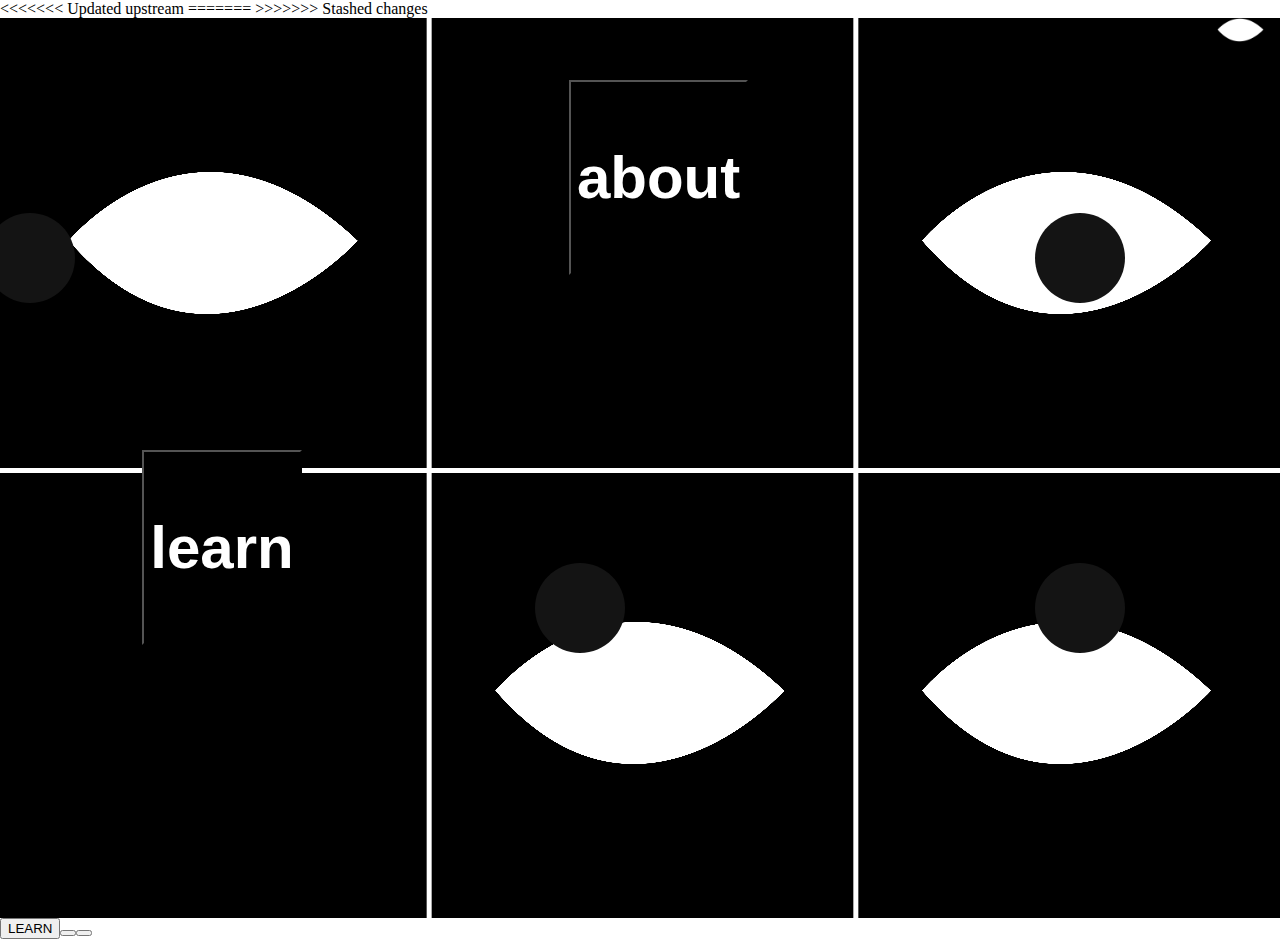
==== index.html @ d71522a2 "aggiornamenti sopia cacchettina" ====
<!DOCTYPE html>
<html lang="en">
  <head>
    <meta charset="utf-8" />
    <meta name="viewport" content="width=device-width, initial-scale=1.0" />

    <title>Sketch</title>

    <link rel="stylesheet" type="text/css" href="style.css" />

    <script src="libraries/p5.min.js"></script>
    <script src="libraries/p5.sound.min.js"></script>
  </head>

  <body>
    <nav class="navbar">
      <div class="icon-container">
        <a><img src="assets\occhietto.png" alt="" /></a>
      </div>
    </nav>
    <button id="button2" onclick="location.href='discover1.html'">
      <a><img src="assets\pulsante1.png" alt="" /></a>
    </button>
    <button id="learn" onclick="location.href='learn.html'">
      <div>
        <p>learn</p>
      </div>
    </button>

    <button id="about" onclick="location.href='about.html'">
      <div>
        <p>about</p>
      </div>
    </button>

    <script src="sketch.js"></script>
<<<<<<< Updated upstream
    <script src="webgazer.js" type="text/javascript"></script>
    <script src="eyetracking.js" type="text/javascript"></script>
    <!-- <div id="occhio1">
      <img
        src="./assets/occhietto.png"
        width="300px"
        height="150px"
        alt="MENU"
      />
    </div> -->
=======
>>>>>>> Stashed changes
  </body>
</html>
---- style.css ----
html,
body {
  margin: 0;
  padding: 0;
}

canvas {
  display: block;
}

/* button {
  background-color: yellow;
  border: none;
  position: absolute;
  transform: translate(-50%, -50%);
  top: 50%;
  left: 50%;
  padding: 20px 50px;
  font-size: 30px;
  border-radius: 50px;
  font-family: Arial, Helvetica, sans-serif;
} */

#button1 {
  background-color: black;
  outline: none;
  cursor: context-menu;
  text-align: center;
  position: absolute;
  text-decoration: none;
  font: bold 12px Arial, Helvetica, sans-serif;

  /* padding: 10px 20px; */
}

#button1:hover {
  opacity: 40%;
}

#button2 {
  background-color: black;
  outline: none;
  cursor: context-menu;
  text-align: center;
  position: absolute;
  text-decoration: none;
  font: bold 12px Arial, Helvetica, sans-serif;

  /* padding: 10px 20px; */
}

#button2:hover {
  opacity: 40%;
}

#learn {
  color: white;
  background-color: black;
  outline: none;
  cursor: context-menu;
  text-align: center;

  text-decoration: none;
  font: bold 60px Arial, Helvetica, sans-serif;

  /* padding: 10px 20px; */
}
#learn:hover {
  font-style: italic;
}

#about {
  color: white;
  background-color: black;
  outline: none;
  cursor: context-menu;
  text-align: center;

  text-decoration: none;
  font: bold 60px Arial, Helvetica, sans-serif;

  /* padding: 10px 20px; */
}
#about:hover {
  font-style: italic;
}

.navbar {
  display: flex;
  min-height: 64px;
  width: 100%;
  position: fixed;
  z-index: 3;
}

.icon-container {
  padding-right: 16px;
  margin-left: auto;
  min-width: 24px;
  display: flex;
  align-items: center;
  z-index: 2;
}

.icon-container img {
  height: 24px;
}

.occhio1 img {
  position: fixed;
  z-index: 0;
}
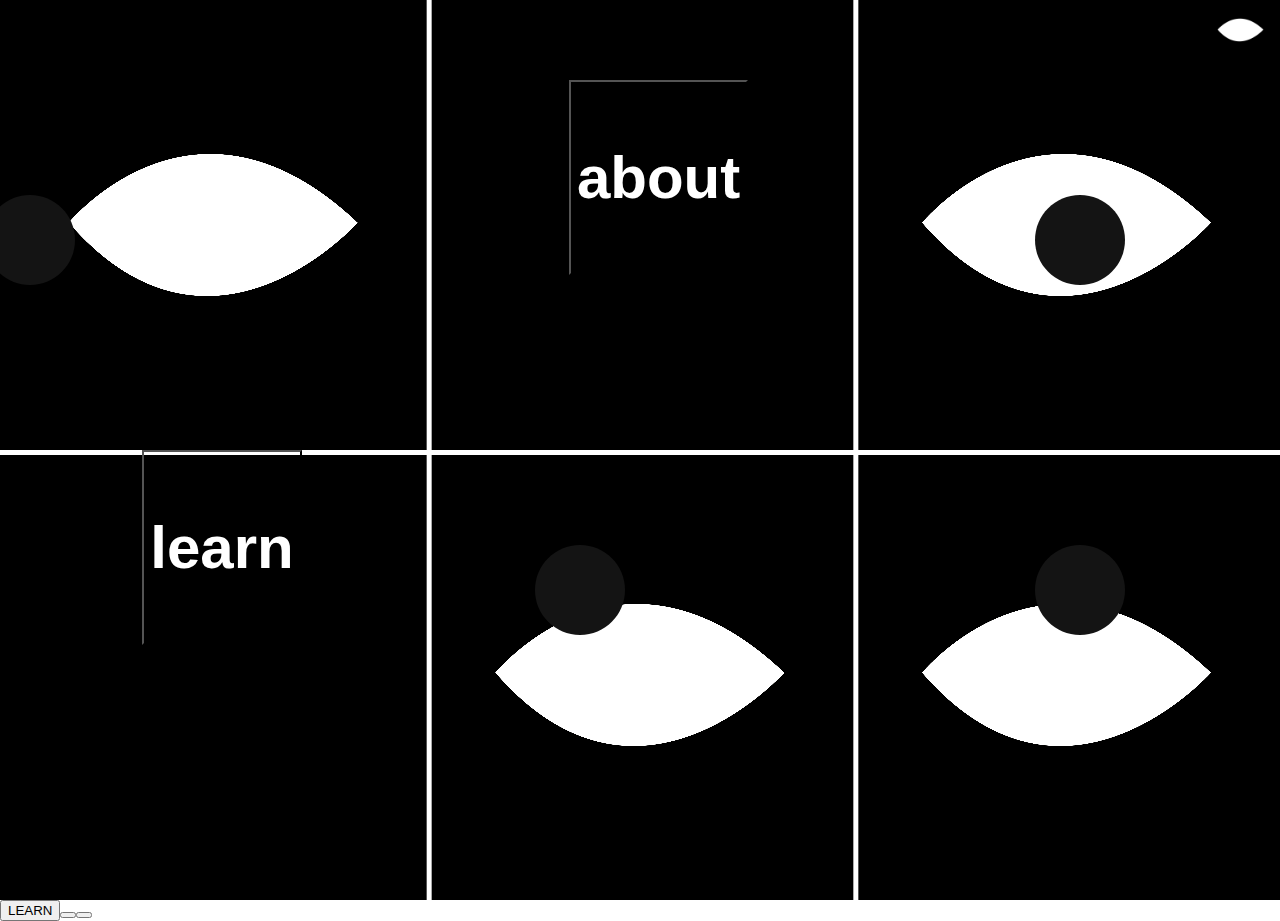
==== commit 0da8dc61: "aggiornamenti 25 gennaio" ====
--- a/index.html
+++ b/index.html
@@ -23,29 +23,18 @@
     </button>
     <button id="learn" onclick="location.href='learn.html'">
       <div>
-        <p>learn</p>
+        <p class="nuovofont">learn</p>
       </div>
     </button>
 
     <button id="about" onclick="location.href='about.html'">
       <div>
-        <p>about</p>
+        <p class="nuovofont">about</p>
       </div>
     </button>
 
     <script src="sketch.js"></script>
-<<<<<<< Updated upstream
-    <script src="webgazer.js" type="text/javascript"></script>
-    <script src="eyetracking.js" type="text/javascript"></script>
-    <!-- <div id="occhio1">
-      <img
-        src="./assets/occhietto.png"
-        width="300px"
-        height="150px"
-        alt="MENU"
-      />
-    </div> -->
-=======
->>>>>>> Stashed changes
+    <!-- <script src="webgazer.js" type="text/javascript"></script>
+    <script src="eyetracking.js" type="text/javascript"></script> -->
   </body>
 </html>
--- a/style.css
+++ b/style.css
@@ -22,8 +22,8 @@
 } */
 
 #button1 {
-  background-color: black;
-  outline: none;
+  background: none;
+  border: none;
   cursor: context-menu;
   text-align: center;
   position: absolute;
@@ -38,7 +38,7 @@
 }
 
 #button2 {
-  background-color: black;
+  background: none;
   outline: none;
   cursor: context-menu;
   text-align: center;
@@ -55,11 +55,10 @@
 
 #learn {
   color: white;
-  background-color: black;
+  background: none;
   outline: none;
   cursor: context-menu;
   text-align: center;
-
   text-decoration: none;
   font: bold 60px Arial, Helvetica, sans-serif;
 
@@ -71,7 +70,7 @@
 
 #about {
   color: white;
-  background-color: black;
+  background: none;
   outline: none;
   cursor: context-menu;
   text-align: center;
@@ -110,3 +109,12 @@
   position: fixed;
   z-index: 0;
 }
+
+/* @font-face {
+  font-family: monospace;
+  src: url(font\helvetica.otf);
+}
+
+.nuovofont {
+  font-family: monospace;
+} */
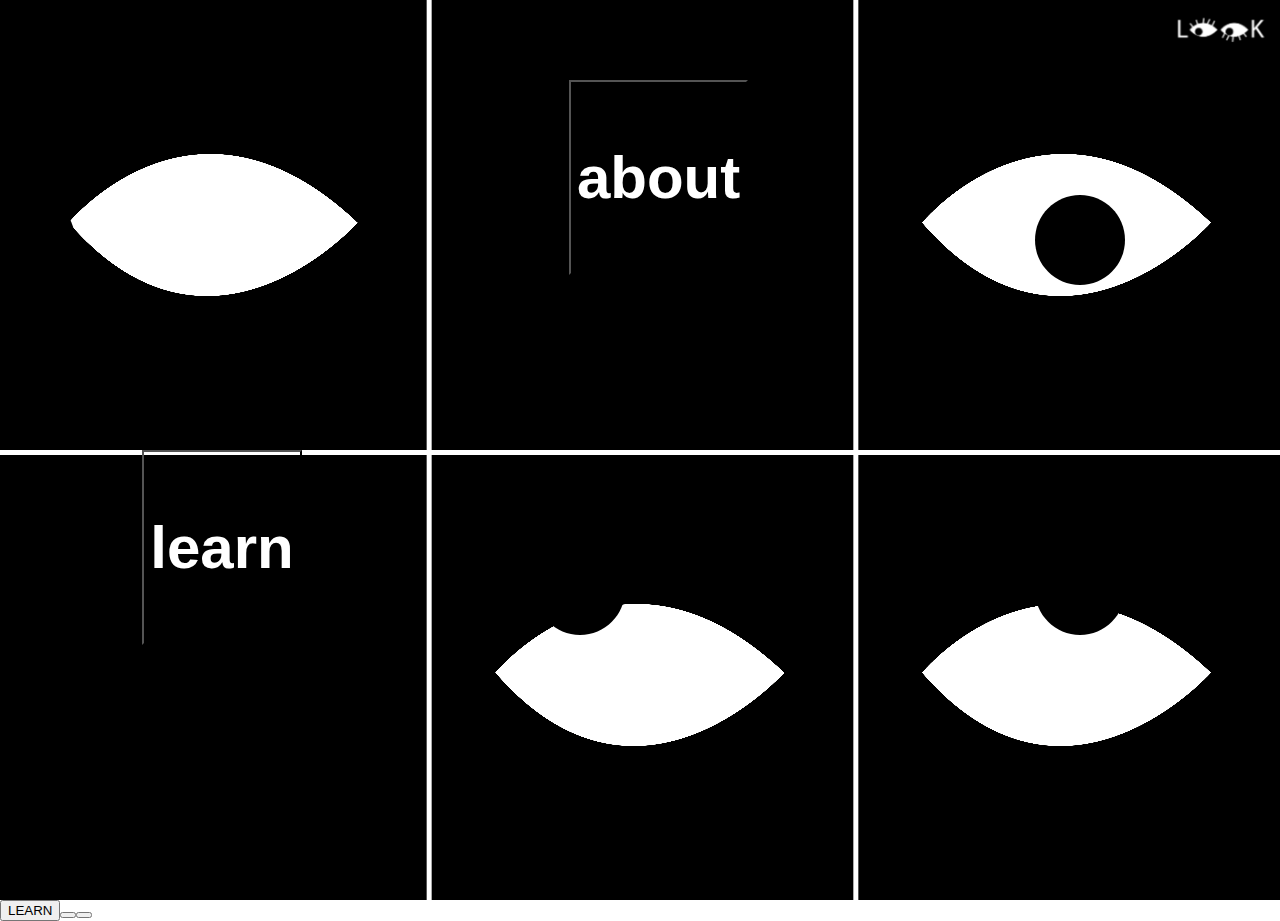
==== commit b2f06fc2: "logo" ====
--- a/index.html
+++ b/index.html
@@ -15,7 +15,7 @@
   <body>
     <nav class="navbar">
       <div class="icon-container">
-        <a><img src="assets\occhietto.png" alt="" /></a>
+        <a><img src="assets\logoo.png" alt="" /></a>
       </div>
     </nav>
     <button id="button2" onclick="location.href='discover1.html'">
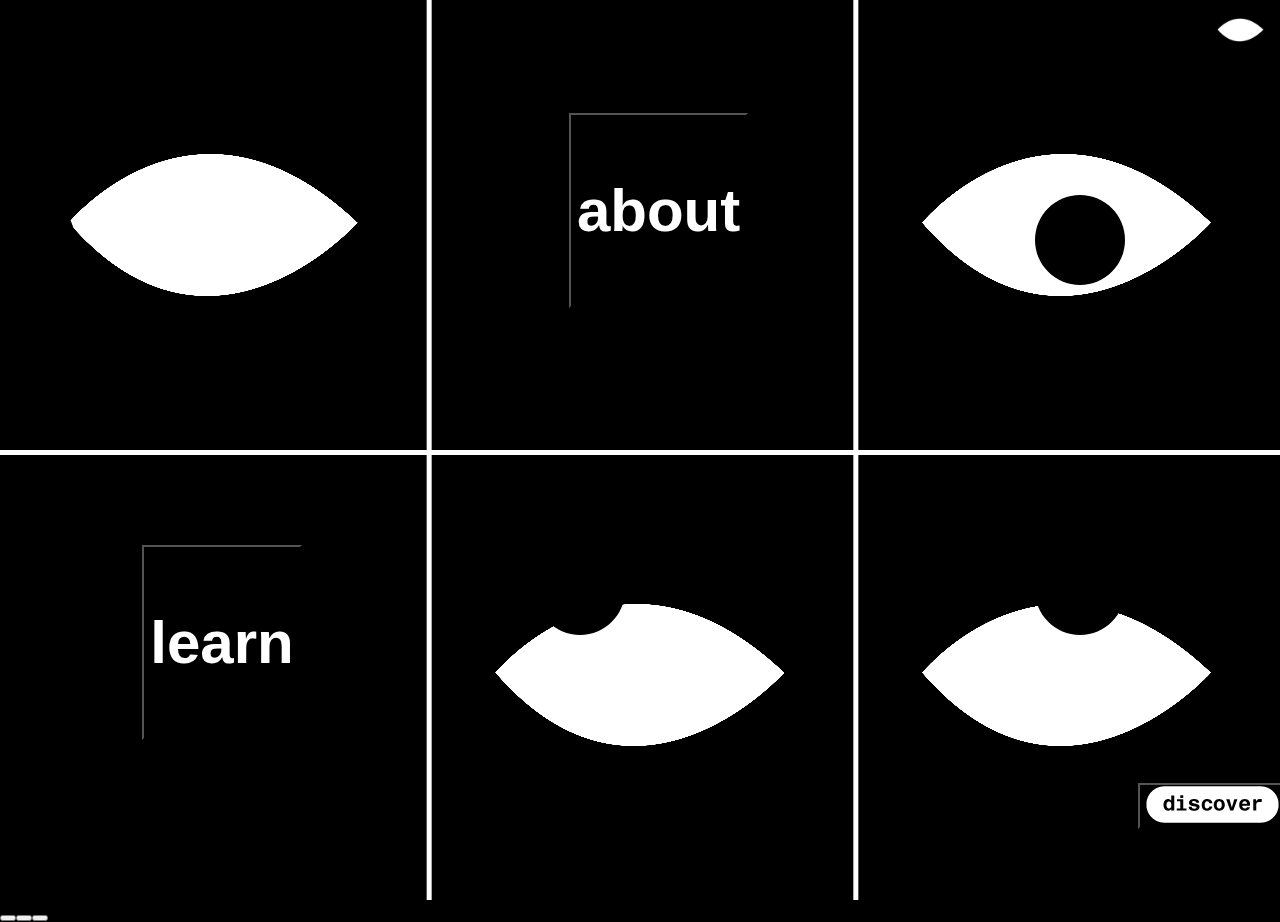
==== commit 2dddfb3c: "cachhetteabouttino" ====
--- a/index.html
+++ b/index.html
@@ -15,7 +15,7 @@
   <body>
     <nav class="navbar">
       <div class="icon-container">
-        <a><img src="assets\logoo.png" alt="" /></a>
+        <a><img src="assets\occhietto.png" alt="" /></a>
       </div>
     </nav>
     <button id="button2" onclick="location.href='discover1.html'">
@@ -23,18 +23,26 @@
     </button>
     <button id="learn" onclick="location.href='learn.html'">
       <div>
-        <p class="nuovofont">learn</p>
+        <p>learn</p>
       </div>
     </button>
 
     <button id="about" onclick="location.href='about.html'">
       <div>
-        <p class="nuovofont">about</p>
+        <p>about</p>
       </div>
     </button>
 
     <script src="sketch.js"></script>
     <!-- <script src="webgazer.js" type="text/javascript"></script>
     <script src="eyetracking.js" type="text/javascript"></script> -->
+    <!-- <div id="occhio1">
+      <img
+        src="./assets/occhietto.png"
+        width="300px"
+        height="150px"
+        alt="MENU"
+      />
+    </div> -->
   </body>
 </html>
--- a/style.css
+++ b/style.css
@@ -2,11 +2,13 @@
 body {
   margin: 0;
   padding: 0;
+  background-color: black;
+  background-repeat: repeat;
 }
 
-canvas {
+/* canvas {
   display: block;
-}
+} */
 
 /* button {
   background-color: yellow;
@@ -22,8 +24,8 @@
 } */
 
 #button1 {
-  background: none;
-  border: none;
+  background-color: black;
+  outline: none;
   cursor: context-menu;
   text-align: center;
   position: absolute;
@@ -38,7 +40,7 @@
 }
 
 #button2 {
-  background: none;
+  background-color: black;
   outline: none;
   cursor: context-menu;
   text-align: center;
@@ -55,10 +57,11 @@
 
 #learn {
   color: white;
-  background: none;
+  background-color: black;
   outline: none;
   cursor: context-menu;
   text-align: center;
+
   text-decoration: none;
   font: bold 60px Arial, Helvetica, sans-serif;
 
@@ -70,7 +73,7 @@
 
 #about {
   color: white;
-  background: none;
+  background-color: black;
   outline: none;
   cursor: context-menu;
   text-align: center;
@@ -110,11 +113,35 @@
   z-index: 0;
 }
 
-/* @font-face {
-  font-family: monospace;
-  src: url(font\helvetica.otf);
+#titolo {
+  position: absolute;
+  padding-top: 45px;
+  padding-left: 15%;
+  color: rgb(255, 255, 255);
+  font-family: "Courier New", Courier, monospace;
+  font-size: 40px;
+  font-weight: bold;
 }
 
-.nuovofont {
-  font-family: monospace;
+#didascalia {
+  position: absolute;
+  padding-top: 80px;
+  padding-left: 40%;
+  padding-right: 10%;
+  color: rgb(255, 255, 255);
+  font-family: "Courier New", Courier, monospace;
+}
+
+#titolo2 {
+  position: absolute;
+  padding-top: 200px;
+  padding-left: 20%;
+  color: rgb(255, 255, 255);
+  font-family: "Courier New", Courier, monospace;
+  font-size: 28px;
+  line-height: 50%;
+}
+/* 
+#concept {
+  line-height: 80%;
 } */
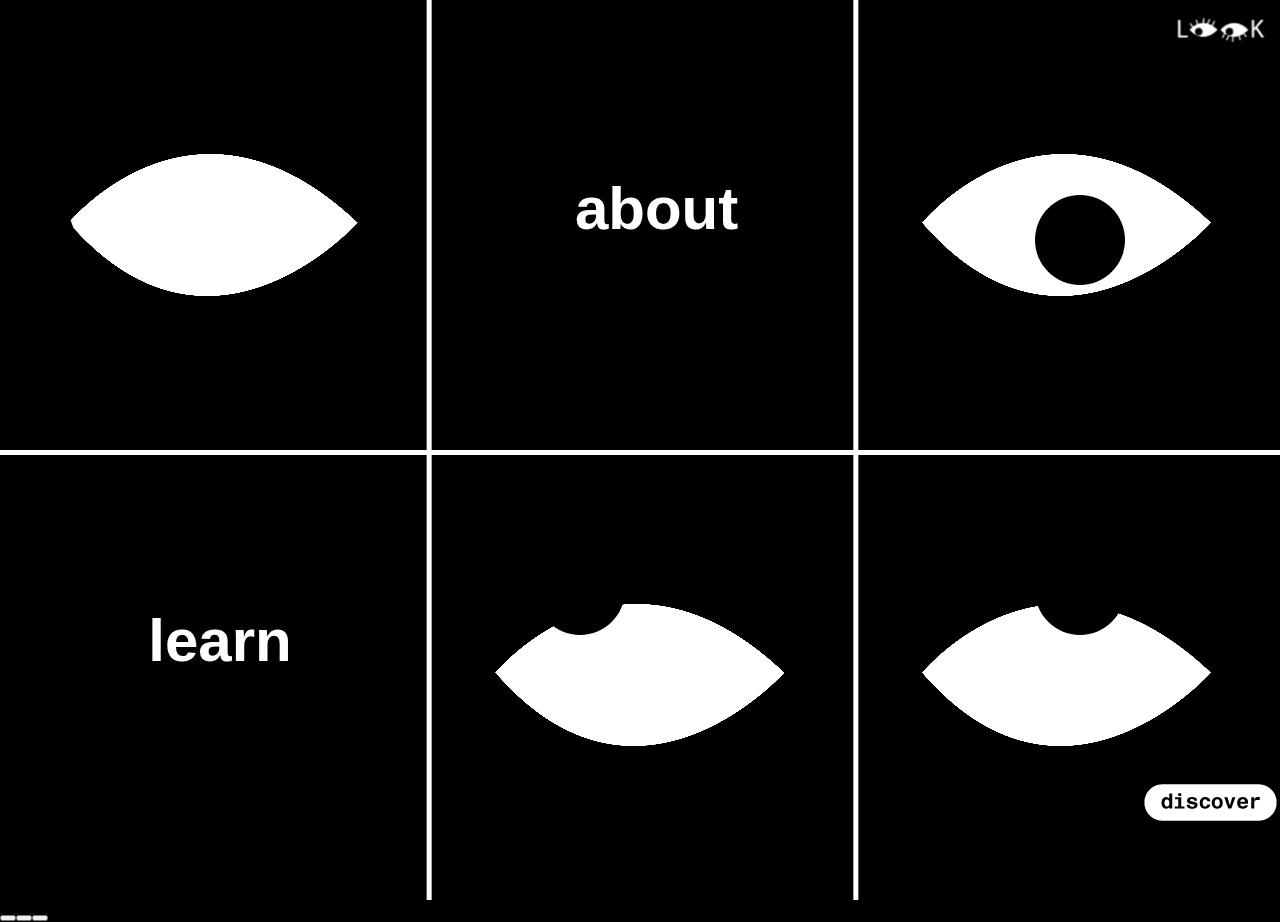
==== commit bf64b22c: "Merge branch 'main' of https://github.com/drawwithcode/2022-group-project-group09" ====
--- a/index.html
+++ b/index.html
@@ -15,7 +15,7 @@
   <body>
     <nav class="navbar">
       <div class="icon-container">
-        <a><img src="assets\occhietto.png" alt="" /></a>
+        <a><img src="assets\logoo.png" alt="" /></a>
       </div>
     </nav>
     <button id="button2" onclick="location.href='discover1.html'">
@@ -23,13 +23,13 @@
     </button>
     <button id="learn" onclick="location.href='learn.html'">
       <div>
-        <p>learn</p>
+        <p class="nuovofont">learn</p>
       </div>
     </button>
 
     <button id="about" onclick="location.href='about.html'">
       <div>
-        <p>about</p>
+        <p class="nuovofont">about</p>
       </div>
     </button>
 
--- a/style.css
+++ b/style.css
@@ -24,8 +24,8 @@
 } */
 
 #button1 {
-  background-color: black;
-  outline: none;
+  background: none;
+  border: none;
   cursor: context-menu;
   text-align: center;
   position: absolute;
@@ -40,8 +40,8 @@
 }
 
 #button2 {
-  background-color: black;
-  outline: none;
+  background: none;
+  border: none;
   cursor: context-menu;
   text-align: center;
   position: absolute;
@@ -57,11 +57,10 @@
 
 #learn {
   color: white;
-  background-color: black;
-  outline: none;
+  background: none;
+  border: none;
   cursor: context-menu;
   text-align: center;
-
   text-decoration: none;
   font: bold 60px Arial, Helvetica, sans-serif;
 
@@ -73,8 +72,8 @@
 
 #about {
   color: white;
-  background-color: black;
-  outline: none;
+  background: none;
+  border: none;
   cursor: context-menu;
   text-align: center;
 
@@ -144,4 +143,11 @@
 /* 
 #concept {
   line-height: 80%;
+/* @font-face {
+  font-family: monospace;
+  src: url(font\helvetica.otf);
+}
+
+.nuovofont {
+  font-family: monospace;
 } */
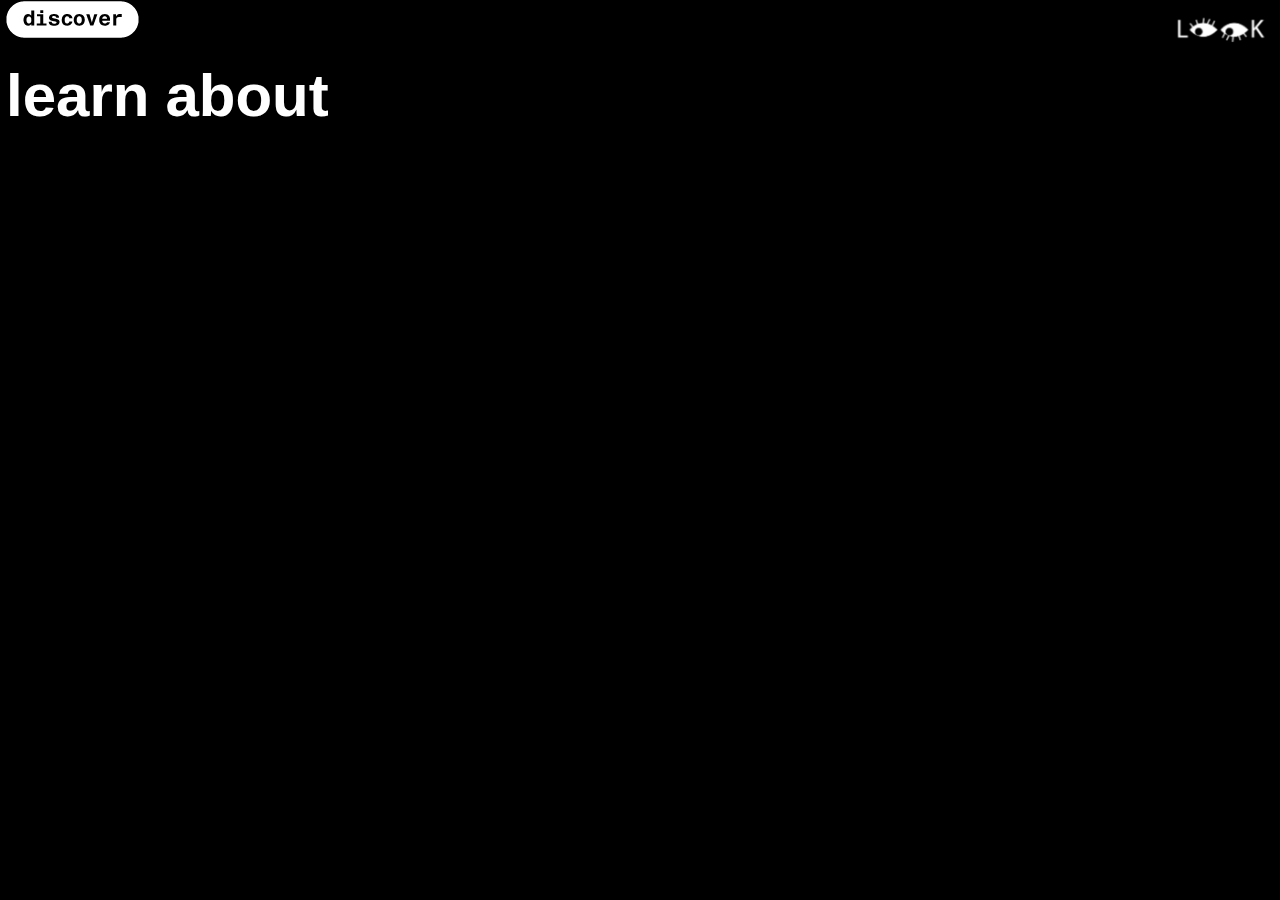
==== commit 9e3f41c6: "codice e commenti sistemati" ====
--- a/index.html
+++ b/index.html
@@ -1,48 +1,48 @@
 <!DOCTYPE html>
 <html lang="en">
   <head>
+    <!-- to correctly identify all characters -->
     <meta charset="utf-8" />
     <meta name="viewport" content="width=device-width, initial-scale=1.0" />
 
+    <!-- specifies the title of this particular web page  -->
     <title>Sketch</title>
 
+    <!-- link to a css sheet -->
     <link rel="stylesheet" type="text/css" href="style.css" />
 
+    <!-- link to javascript libraries  -->
     <script src="libraries/p5.min.js"></script>
     <script src="libraries/p5.sound.min.js"></script>
   </head>
 
   <body>
+    <!-- create a navbar with Look's logo, always on top  -->
     <nav class="navbar">
       <div class="icon-container">
         <a><img src="assets\logoo.png" alt="" /></a>
       </div>
     </nav>
+
+    <!-- connect html pages  -->
     <button id="button2" onclick="location.href='discover1.html'">
       <a><img src="assets\pulsante1.png" alt="" /></a>
     </button>
+    <!-- with the id we call specific style features from the css sheet  -->
     <button id="learn" onclick="location.href='learn.html'">
       <div>
-        <p class="nuovofont">learn</p>
+        <p>learn</p>
+      </div>
+    </button>
+    <button id="about" onclick="location.href='about.html'">
+      <div>
+        <p>about</p>
       </div>
     </button>
 
-    <button id="about" onclick="location.href='about.html'">
-      <div>
-        <p class="nuovofont">about</p>
-      </div>
-    </button>
-
+    <!-- link to sketch.js   -->
     <script src="sketch.js"></script>
     <!-- <script src="webgazer.js" type="text/javascript"></script>
     <script src="eyetracking.js" type="text/javascript"></script> -->
-    <!-- <div id="occhio1">
-      <img
-        src="./assets/occhietto.png"
-        width="300px"
-        height="150px"
-        alt="MENU"
-      />
-    </div> -->
   </body>
 </html>
--- a/style.css
+++ b/style.css
@@ -5,23 +5,6 @@
   background-color: black;
   background-repeat: repeat;
 }
-
-/* canvas {
-  display: block;
-} */
-
-/* button {
-  background-color: yellow;
-  border: none;
-  position: absolute;
-  transform: translate(-50%, -50%);
-  top: 50%;
-  left: 50%;
-  padding: 20px 50px;
-  font-size: 30px;
-  border-radius: 50px;
-  font-family: Arial, Helvetica, sans-serif;
-} */
 
 #button1 {
   background: none;
@@ -114,10 +97,10 @@
 
 #titolo {
   position: absolute;
-  padding-top: 45px;
-  padding-left: 15%;
+  padding-top: 90px;
+  padding-left: 11%;
   color: rgb(255, 255, 255);
-  font-family: "Courier New", Courier, monospace;
+  font-family: Arial, Helvetica, sans-serif;
   font-size: 40px;
   font-weight: bold;
 }
@@ -125,29 +108,19 @@
 #didascalia {
   position: absolute;
   padding-top: 80px;
-  padding-left: 40%;
-  padding-right: 10%;
+  padding-left: 25%;
+  padding-right: 12%;
   color: rgb(255, 255, 255);
   font-family: "Courier New", Courier, monospace;
+  line-height: 1;
+  text-align: left;
 }
 
-#titolo2 {
+#sound {
   position: absolute;
-  padding-top: 200px;
-  padding-left: 20%;
+  padding-top: 80px;
+  padding-left: 40%;
   color: rgb(255, 255, 255);
   font-family: "Courier New", Courier, monospace;
-  font-size: 28px;
-  line-height: 50%;
+  text-align: center;
 }
-/* 
-#concept {
-  line-height: 80%;
-/* @font-face {
-  font-family: monospace;
-  src: url(font\helvetica.otf);
-}
-
-.nuovofont {
-  font-family: monospace;
-} */
